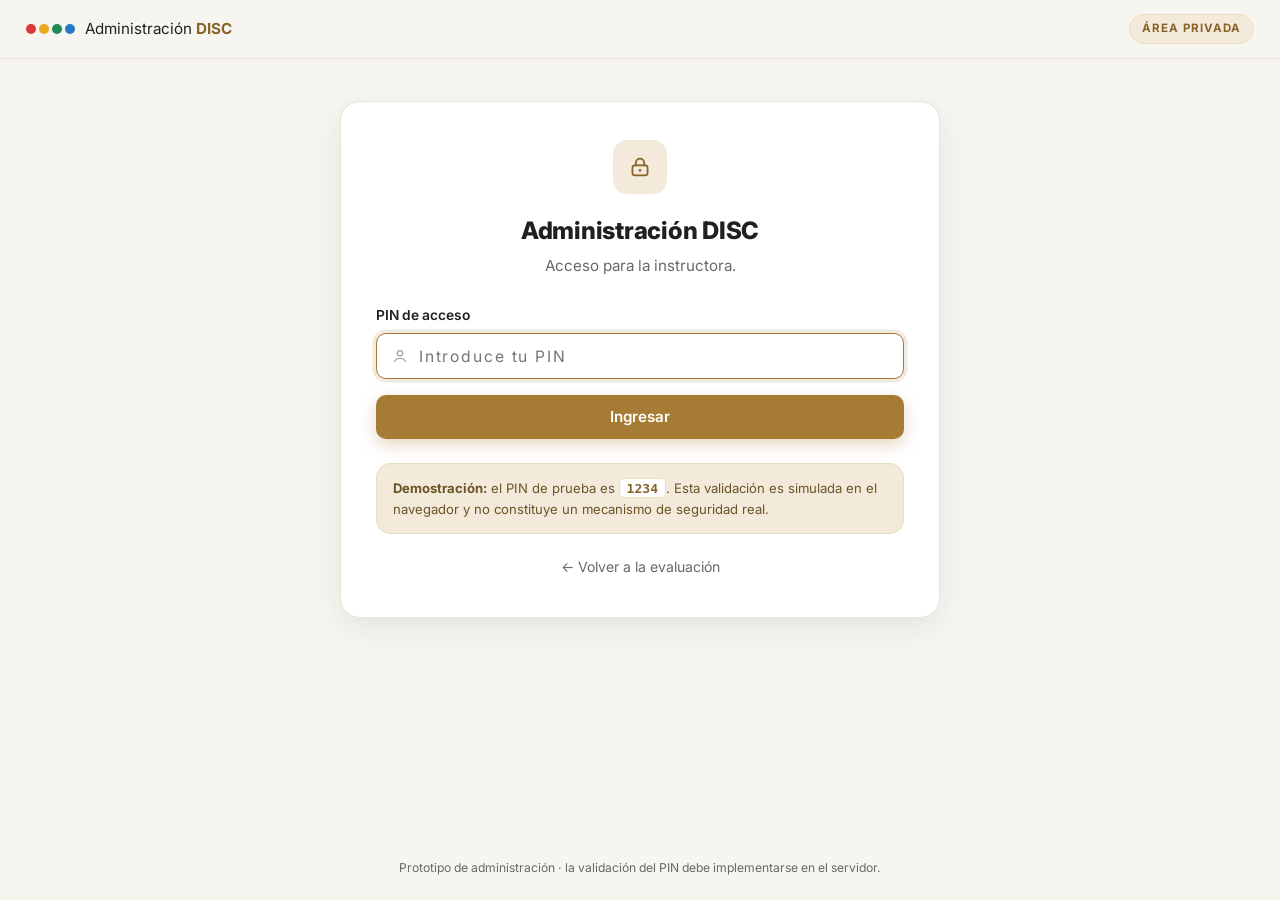
==== admin.html @ b6b6e4ba "Prototipo de evaluación DISC: cuestionario por grupos, resultados con gráfico de araña e informe PDF" ====
<!DOCTYPE html>
<html lang="es">
<head>
  <meta charset="UTF-8">
  <meta name="viewport" content="width=device-width, initial-scale=1.0">
  <meta name="robots" content="noindex, nofollow">
  <title>Administración · Evaluación DISC</title>
  <link href="https://fonts.googleapis.com/css2?family=Inter:wght@400;500;600;700;800&display=swap" rel="stylesheet">
  <link rel="stylesheet" href="admin.css">
</head>
<body>

  <header class="admin-header">
    <a href="index.html" class="admin-brand" aria-label="Ir a la página de participantes">
      <span class="admin-brand__mark" aria-hidden="true">
        <i class="dot dot--d"></i><i class="dot dot--i"></i><i class="dot dot--s"></i><i class="dot dot--c"></i>
      </span>
      <span>Administración <strong>DISC</strong></span>
    </a>
    <span class="admin-header__tag">Área privada</span>
  </header>

  <main class="admin-main">

    <!-- ==========================================================
         ACCESO ADMINISTRATIVO
    =========================================================== -->
    <section class="admin-view" id="viewLogin">
      <div class="admin-card">
        <div class="admin-card__icon" aria-hidden="true">
          <svg viewBox="0 0 24 24" fill="none" stroke="currentColor" stroke-width="1.6">
            <rect x="5" y="10.4" width="14" height="9.4" rx="2.2"/>
            <path d="M8.2 10.4V8a3.8 3.8 0 0 1 7.6 0v2.4" stroke-linecap="round"/>
            <circle cx="12" cy="15.1" r="1.2" fill="currentColor" stroke="none"/>
          </svg>
        </div>
        <h1 class="admin-card__title">Administración DISC</h1>
        <p class="admin-card__subtitle">Acceso para la instructora.</p>

        <form id="loginForm" novalidate>
          <label class="field__label" for="pin">PIN de acceso</label>
          <div class="input-wrap">
            <svg class="input-icon" viewBox="0 0 24 24" fill="none" stroke="currentColor" stroke-width="1.6" aria-hidden="true">
              <path d="M15.6 8.4a3.6 3.6 0 1 1-7.2 0 3.6 3.6 0 0 1 7.2 0z"/>
              <path d="M4.8 19.4c1.1-2.9 3.7-4.4 7.2-4.4s6.1 1.5 7.2 4.4" stroke-linecap="round"/>
            </svg>
            <input class="input" type="password" id="pin" inputmode="numeric"
                   placeholder="Introduce tu PIN" autocomplete="off"
                   aria-describedby="pinError" required>
          </div>
          <p class="field__error" id="pinError" role="alert" hidden></p>

          <button type="submit" class="btn btn--primary btn--block" id="btnLogin">
            Ingresar
          </button>
        </form>

        <p class="demo-hint">
          <strong>Demostración:</strong> el PIN de prueba es <code>1234</code>.
          Esta validación es simulada en el navegador y no constituye un
          mecanismo de seguridad real.
        </p>

        <a class="back-link" href="index.html">← Volver a la evaluación</a>
      </div>
    </section>

    <!-- ==========================================================
         PANEL ADMINISTRATIVO
    =========================================================== -->
    <section class="admin-view" id="viewPanel" hidden>
      <div class="panel-head">
        <div>
          <h1 class="panel-head__title">Control de la evaluación</h1>
          <p class="panel-head__subtitle">Administra la disponibilidad del formulario.</p>
        </div>
        <div class="panel-head__actions">
          <span class="status-pill" id="statusPill">
            <span class="status-pill__dot" aria-hidden="true"></span>
            <span id="statusPillText">Comprobando…</span>
          </span>
          <button type="button" class="btn btn--ghost" id="btnLogout">Cerrar sesión</button>
        </div>
      </div>

      <div class="admin-card admin-card--wide">
        <div class="switch-row">
          <div class="switch-row__info">
            <h2 class="switch-row__title">Estado actual</h2>
            <p class="switch-row__state" id="stateLabel">—</p>
            <p class="switch-row__hint" id="stateHint">
              Cuando la evaluación está activa, los participantes pueden iniciar
              y completar el formulario desde la página pública.
            </p>
          </div>

          <label class="switch" for="activeToggle">
            <input type="checkbox" id="activeToggle" role="switch"
                   aria-describedby="stateHint">
            <span class="switch__track" aria-hidden="true"><span class="switch__thumb"></span></span>
            <span class="switch__text" id="switchText">Activar</span>
          </label>
        </div>

        <div class="divider" role="presentation"></div>

        <div class="effect-box">
          <h3 class="effect-box__title">Efecto del cambio</h3>
          <p class="effect-box__text" id="effectText">
            Al desactivar, la página pública mostrará el aviso de evaluación no
            disponible y bloqueará el botón de inicio. El estado se comparte con
            la página de participantes en este mismo navegador (localStorage,
            solo para prototipado).
          </p>
        </div>

        <p class="panel-note">
          <strong>Nota de producción:</strong> en la versión final, el estado se
          consultará y modificará mediante Google Apps Script, y el servidor
          rechazará los envíos cuando la evaluación esté cerrada.
        </p>

        <div class="toast" id="adminToast" role="status" aria-live="polite" hidden></div>
      </div>

      <a class="back-link back-link--center" href="index.html">← Ver la página de participantes</a>
    </section>

  </main>

  <footer class="admin-footer">
    <p>Prototipo de administración · la validación del PIN debe implementarse en el servidor.</p>
  </footer>

  <script src="admin.js"></script>
</body>
</html>
---- admin.css ----
/* ==========================================================================
   Evaluación DISC — Estilos de administración
   ========================================================================== */

:root {
  --bg: #F7F5F0;
  --surface: #FFFFFF;
  --text: #202020;
  --text-soft: #686868;
  --gold: #A67C35;
  --gold-dark: #896328;
  --gold-soft: #F3EADB;
  --red: #DC3838;
  --yellow: #EBAA19;
  --green: #21885A;
  --blue: #2879C7;
  --border: #E8E4DD;
  --danger: #C0392B;

  --radius: 14px;
  --radius-lg: 20px;
  --shadow-md: 0 10px 30px rgba(32, 32, 32, 0.08);
  --font: "Inter", -apple-system, BlinkMacSystemFont, "Segoe UI", Roboto,
    Helvetica, Arial, sans-serif;
  --ease: cubic-bezier(0.22, 0.61, 0.36, 1);
}

*,
*::before,
*::after {
  box-sizing: border-box;
}

body {
  margin: 0;
  min-height: 100vh;
  display: flex;
  flex-direction: column;
  font-family: var(--font);
  background: var(--bg);
  color: var(--text);
  line-height: 1.55;
  -webkit-font-smoothing: antialiased;
}

[hidden] {
  display: none !important;
}

:focus-visible {
  outline: 2.5px solid var(--gold);
  outline-offset: 2px;
  border-radius: 6px;
}

/* --------------------------------------------------------------------------
   Cabecera y pie
-------------------------------------------------------------------------- */
.admin-header {
  display: flex;
  align-items: center;
  justify-content: space-between;
  gap: 1rem;
  padding: 0.9rem 1.6rem;
  background: rgba(247, 245, 240, 0.94);
  border-bottom: 1px solid var(--border);
  position: sticky;
  top: 0;
  z-index: 10;
  backdrop-filter: blur(8px);
}

.admin-brand {
  display: inline-flex;
  align-items: center;
  gap: 0.65rem;
  text-decoration: none;
  color: var(--text);
  font-size: 0.95rem;
}

.admin-brand strong {
  color: var(--gold-dark);
}

.admin-brand__mark {
  display: inline-flex;
  gap: 3px;
}

.dot {
  width: 10px;
  height: 10px;
  border-radius: 50%;
  display: inline-block;
}

.dot--d { background: var(--red); }
.dot--i { background: var(--yellow); }
.dot--s { background: var(--green); }
.dot--c { background: var(--blue); }

.admin-header__tag {
  font-size: 0.72rem;
  font-weight: 700;
  letter-spacing: 0.08em;
  text-transform: uppercase;
  color: var(--gold-dark);
  background: var(--gold-soft);
  border: 1px solid #EBDDBF;
  padding: 0.3rem 0.75rem;
  border-radius: 999px;
}

.admin-main {
  flex: 1;
  width: 100%;
  max-width: 640px;
  margin: 0 auto;
  padding: 2.6rem 1.25rem 3rem;
}

.admin-footer {
  padding: 1.4rem;
  text-align: center;
  font-size: 0.76rem;
  color: var(--text-soft);
}

.admin-footer p {
  margin: 0;
}

/* --------------------------------------------------------------------------
   Tarjeta
-------------------------------------------------------------------------- */
.admin-card {
  background: var(--surface);
  border: 1px solid var(--border);
  border-radius: var(--radius-lg);
  box-shadow: var(--shadow-md);
  padding: 2.4rem 2.2rem;
  text-align: center;
}

.admin-card--wide {
  text-align: left;
  padding: 2rem;
}

.admin-card__icon {
  width: 54px;
  height: 54px;
  margin: 0 auto 1.1rem;
  border-radius: 14px;
  background: var(--gold-soft);
  color: var(--gold-dark);
  display: flex;
  align-items: center;
  justify-content: center;
}

.admin-card__icon svg {
  width: 26px;
  height: 26px;
}

.admin-card__title {
  margin: 0 0 0.3rem;
  font-size: 1.5rem;
  font-weight: 800;
  letter-spacing: -0.01em;
}

.admin-card__subtitle {
  margin: 0 0 1.7rem;
  color: var(--text-soft);
  font-size: 0.95rem;
}

/* --------------------------------------------------------------------------
   Formulario
-------------------------------------------------------------------------- */
.field__label {
  display: block;
  text-align: left;
  font-size: 0.86rem;
  font-weight: 600;
  margin-bottom: 0.45rem;
}

.input-wrap {
  position: relative;
  margin-bottom: 0.6rem;
}

.input-icon {
  position: absolute;
  left: 0.9rem;
  top: 50%;
  transform: translateY(-50%);
  width: 18px;
  height: 18px;
  color: #A39E94;
  pointer-events: none;
}

.input {
  width: 100%;
  border: 1.5px solid var(--border);
  border-radius: 10px;
  background: #FDFCFA;
  padding: 0.78rem 0.95rem 0.78rem 2.6rem;
  font-size: 0.98rem;
  font-family: inherit;
  color: var(--text);
  letter-spacing: 0.12em;
  transition: border-color 0.2s var(--ease), box-shadow 0.2s var(--ease);
}

.input:focus {
  outline: none;
  border-color: var(--gold);
  background: #fff;
  box-shadow: 0 0 0 3.5px rgba(166, 124, 53, 0.16);
}

.input.is-invalid {
  border-color: var(--danger);
  background: #FDF7F6;
}

.field__error {
  margin: 0 0 0.7rem;
  text-align: left;
  font-size: 0.83rem;
  font-weight: 500;
  color: var(--danger);
}

/* --------------------------------------------------------------------------
   Botones
-------------------------------------------------------------------------- */
.btn {
  display: inline-flex;
  align-items: center;
  justify-content: center;
  gap: 0.5rem;
  border: none;
  border-radius: 10px;
  padding: 0.78rem 1.5rem;
  font-size: 0.95rem;
  font-weight: 600;
  cursor: pointer;
  font-family: inherit;
  transition: background 0.2s var(--ease), color 0.2s var(--ease),
    box-shadow 0.2s var(--ease), transform 0.15s var(--ease);
}

.btn:active {
  transform: translateY(1px);
}

.btn--primary {
  background: var(--gold);
  color: #fff;
  box-shadow: 0 6px 16px rgba(166, 124, 53, 0.3);
}

.btn--primary:hover:not(:disabled) {
  background: var(--gold-dark);
}

.btn--primary:disabled {
  opacity: 0.55;
  cursor: not-allowed;
}

.btn--block {
  width: 100%;
  margin-top: 0.4rem;
}

.btn--ghost {
  background: transparent;
  color: var(--text-soft);
}

.btn--ghost:hover {
  color: var(--text);
}

.demo-hint {
  margin: 1.5rem 0 0;
  padding: 0.85rem 1rem;
  background: var(--gold-soft);
  border: 1px solid #EBDDBF;
  border-radius: var(--radius);
  font-size: 0.82rem;
  color: #6B5426;
  text-align: left;
}

.demo-hint code {
  background: #fff;
  border: 1px solid #EBDDBF;
  border-radius: 5px;
  padding: 0.1rem 0.4rem;
  font-weight: 700;
  color: var(--gold-dark);
}

.back-link {
  display: inline-block;
  margin-top: 1.4rem;
  font-size: 0.88rem;
  color: var(--text-soft);
  text-decoration: none;
}

.back-link:hover {
  color: var(--gold-dark);
  text-decoration: underline;
  text-underline-offset: 3px;
}

.back-link--center {
  display: block;
  text-align: center;
}

/* --------------------------------------------------------------------------
   Panel
-------------------------------------------------------------------------- */
.panel-head {
  display: flex;
  justify-content: space-between;
  align-items: flex-start;
  gap: 1rem;
  margin-bottom: 1.4rem;
  flex-wrap: wrap;
}

.panel-head__title {
  margin: 0 0 0.2rem;
  font-size: 1.45rem;
  font-weight: 800;
  letter-spacing: -0.01em;
}

.panel-head__subtitle {
  margin: 0;
  color: var(--text-soft);
  font-size: 0.93rem;
}

.panel-head__actions {
  display: flex;
  align-items: center;
  gap: 0.8rem;
  flex-wrap: wrap;
}

.status-pill {
  display: inline-flex;
  align-items: center;
  gap: 0.45rem;
  font-size: 0.8rem;
  font-weight: 700;
  padding: 0.38rem 0.85rem;
  border-radius: 999px;
  border: 1px solid var(--border);
  background: var(--surface);
  color: var(--text-soft);
  transition: color 0.25s var(--ease), border-color 0.25s var(--ease),
    background 0.25s var(--ease);
}

.status-pill__dot {
  width: 9px;
  height: 9px;
  border-radius: 50%;
  background: #B5B0A6;
  transition: background 0.25s var(--ease);
}

.status-pill.is-active {
  color: var(--green);
  border-color: #CBE7D6;
  background: #F1F9F4;
}

.status-pill.is-active .status-pill__dot {
  background: var(--green);
  box-shadow: 0 0 0 3px rgba(33, 136, 90, 0.18);
}

.status-pill.is-inactive {
  color: var(--danger);
  border-color: #F3D7D4;
  background: #FDF4F3;
}

.status-pill.is-inactive .status-pill__dot {
  background: var(--danger);
  box-shadow: 0 0 0 3px rgba(192, 57, 43, 0.15);
}

/* Fila del interruptor */
.switch-row {
  display: flex;
  justify-content: space-between;
  align-items: center;
  gap: 1.5rem;
  flex-wrap: wrap;
}

.switch-row__title {
  margin: 0 0 0.25rem;
  font-size: 0.95rem;
  font-weight: 700;
}

.switch-row__state {
  margin: 0 0 0.4rem;
  font-size: 1.25rem;
  font-weight: 800;
  transition: color 0.25s var(--ease);
}

.switch-row__state.is-active { color: var(--green); }
.switch-row__state.is-inactive { color: var(--danger); }

.switch-row__hint {
  margin: 0;
  font-size: 0.85rem;
  color: var(--text-soft);
  max-width: 36ch;
}

/* Interruptor */
.switch {
  display: inline-flex;
  align-items: center;
  gap: 0.7rem;
  cursor: pointer;
  user-select: none;
}

.switch input {
  position: absolute;
  opacity: 0;
  width: 1px;
  height: 1px;
}

.switch__track {
  width: 58px;
  height: 32px;
  border-radius: 999px;
  background: #D9D3C8;
  position: relative;
  transition: background 0.25s var(--ease);
  flex-shrink: 0;
}

.switch__thumb {
  position: absolute;
  top: 3px;
  left: 3px;
  width: 26px;
  height: 26px;
  border-radius: 50%;
  background: #fff;
  box-shadow: 0 2px 6px rgba(32, 32, 32, 0.25);
  transition: transform 0.25s var(--ease);
}

.switch input:checked + .switch__track {
  background: var(--green);
}

.switch input:checked + .switch__track .switch__thumb {
  transform: translateX(26px);
}

.switch input:focus-visible + .switch__track {
  outline: 2.5px solid var(--gold);
  outline-offset: 3px;
}

.switch__text {
  font-size: 0.88rem;
  font-weight: 700;
  color: var(--text-soft);
  min-width: 4.5rem;
}

.divider {
  height: 1px;
  background: var(--border);
  margin: 1.6rem 0;
}

.effect-box {
  background: #FBFAF7;
  border: 1px solid var(--border);
  border-radius: var(--radius);
  padding: 1.1rem 1.2rem;
}

.effect-box__title {
  margin: 0 0 0.35rem;
  font-size: 0.88rem;
  font-weight: 700;
}

.effect-box__text {
  margin: 0;
  font-size: 0.86rem;
  color: var(--text-soft);
}

.panel-note {
  margin: 1.2rem 0 0;
  font-size: 0.8rem;
  color: var(--text-soft);
}

/* Toast */
.toast {
  position: fixed;
  bottom: 1.6rem;
  left: 50%;
  transform: translateX(-50%);
  z-index: 50;
  background: var(--text);
  color: #fff;
  padding: 0.85rem 1.3rem;
  border-radius: 10px;
  font-size: 0.9rem;
  font-weight: 500;
  box-shadow: 0 18px 50px rgba(32, 32, 32, 0.25);
  max-width: min(92vw, 460px);
  text-align: center;
  animation: toastIn 0.3s var(--ease);
}

@keyframes toastIn {
  from { opacity: 0; transform: translate(-50%, 10px); }
  to { opacity: 1; transform: translate(-50%, 0); }
}

/* Confirmación visual al cambiar */
.admin-card--flash {
  animation: cardFlash 0.6s var(--ease);
}

@keyframes cardFlash {
  0% { box-shadow: 0 0 0 0 rgba(166, 124, 53, 0.45); }
  100% { box-shadow: 0 0 0 14px rgba(166, 124, 53, 0); }
}

/* --------------------------------------------------------------------------
   Responsive
-------------------------------------------------------------------------- */
@media (max-width: 560px) {
  .admin-main {
    padding: 1.6rem 1rem 2.4rem;
  }

  .admin-card {
    padding: 1.8rem 1.25rem;
  }

  .admin-card--wide {
    padding: 1.4rem 1.15rem;
  }

  .switch-row {
    flex-direction: column;
    align-items: flex-start;
  }

  .panel-head__actions {
    width: 100%;
    justify-content: space-between;
  }
}
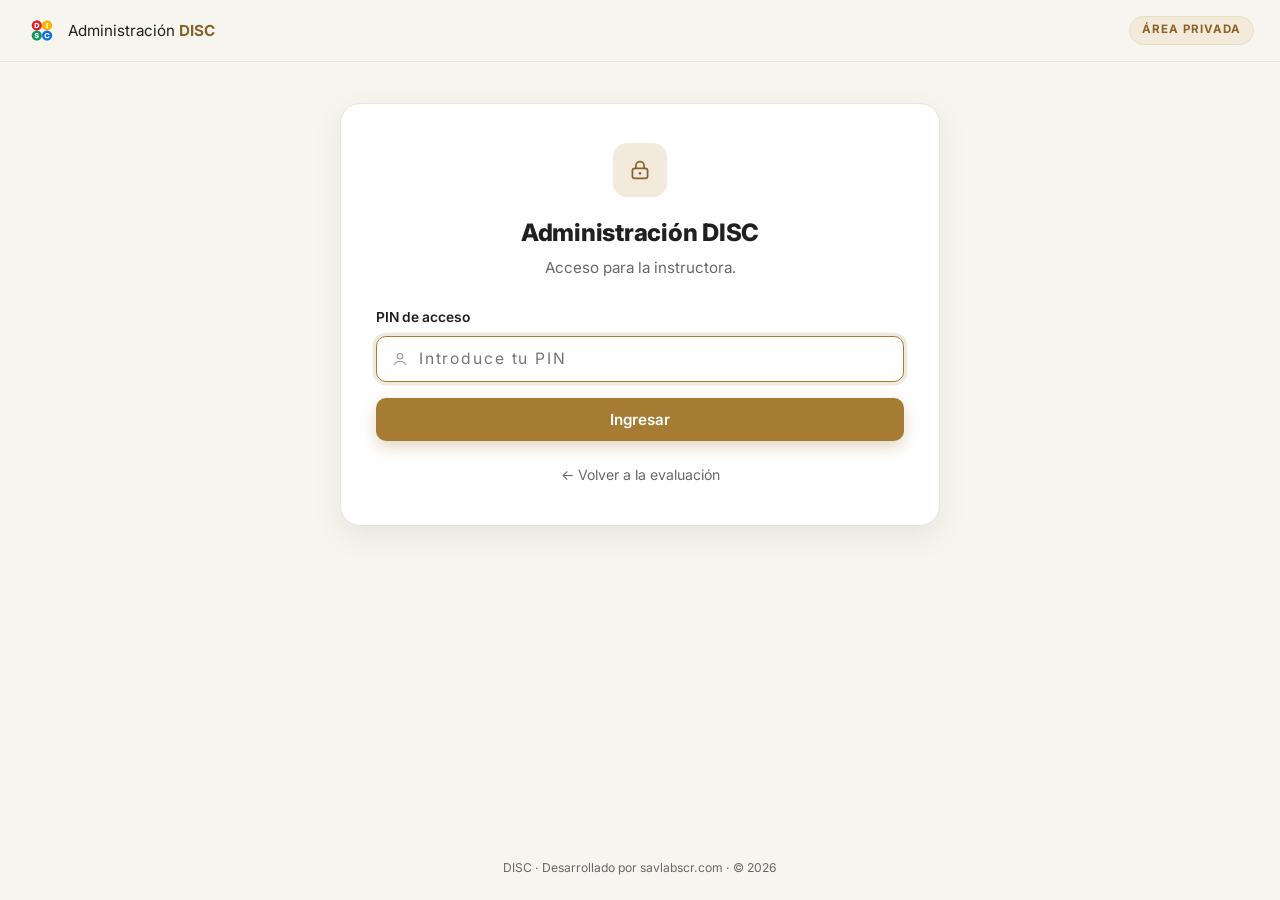
==== commit 005d3d7b: "Administración: logo DISC y textos de demostración retirados Co-Authored-By: Claude Haiku 5.5 <norep" ====
--- a/admin.html
+++ b/admin.html
@@ -12,9 +12,7 @@
 
   <header class="admin-header">
     <a href="index.html" class="admin-brand" aria-label="Ir a la página de participantes">
-      <span class="admin-brand__mark" aria-hidden="true">
-        <i class="dot dot--d"></i><i class="dot dot--i"></i><i class="dot dot--s"></i><i class="dot dot--c"></i>
-      </span>
+      <img class="admin-brand__logo" src="assets/logo-disc.png" alt="" width="32" height="32">
       <span>Administración <strong>DISC</strong></span>
     </a>
     <span class="admin-header__tag">Área privada</span>
@@ -54,12 +52,6 @@
             Ingresar
           </button>
         </form>
-
-        <p class="demo-hint">
-          <strong>Demostración:</strong> el PIN de prueba es <code>1234</code>.
-          Esta validación es simulada en el navegador y no constituye un
-          mecanismo de seguridad real.
-        </p>
 
         <a class="back-link" href="index.html">← Volver a la evaluación</a>
       </div>
@@ -109,16 +101,9 @@
           <p class="effect-box__text" id="effectText">
             Al desactivar, la página pública mostrará el aviso de evaluación no
             disponible y bloqueará el botón de inicio. El estado se comparte con
-            la página de participantes en este mismo navegador (localStorage,
-            solo para prototipado).
+            la página de participantes.
           </p>
         </div>
-
-        <p class="panel-note">
-          <strong>Nota de producción:</strong> en la versión final, el estado se
-          consultará y modificará mediante Google Apps Script, y el servidor
-          rechazará los envíos cuando la evaluación esté cerrada.
-        </p>
 
         <div class="toast" id="adminToast" role="status" aria-live="polite" hidden></div>
       </div>
@@ -129,7 +114,7 @@
   </main>
 
   <footer class="admin-footer">
-    <p>Prototipo de administración · la validación del PIN debe implementarse en el servidor.</p>
+    <p>DISC · Desarrollado por savlabscr.com · © 2026</p>
   </footer>
 
   <script src="admin.js"></script>
--- a/admin.css
+++ b/admin.css
@@ -83,9 +83,11 @@
   color: var(--gold-dark);
 }
 
-.admin-brand__mark {
-  display: inline-flex;
-  gap: 3px;
+.admin-brand__logo {
+  width: 32px;
+  height: 32px;
+  flex-shrink: 0;
+  object-fit: contain;
 }
 
 .dot {
@@ -290,26 +292,6 @@
   color: var(--text);
 }
 
-.demo-hint {
-  margin: 1.5rem 0 0;
-  padding: 0.85rem 1rem;
-  background: var(--gold-soft);
-  border: 1px solid #EBDDBF;
-  border-radius: var(--radius);
-  font-size: 0.82rem;
-  color: #6B5426;
-  text-align: left;
-}
-
-.demo-hint code {
-  background: #fff;
-  border: 1px solid #EBDDBF;
-  border-radius: 5px;
-  padding: 0.1rem 0.4rem;
-  font-weight: 700;
-  color: var(--gold-dark);
-}
-
 .back-link {
   display: inline-block;
   margin-top: 1.4rem;
@@ -518,12 +500,6 @@
 .effect-box__text {
   margin: 0;
   font-size: 0.86rem;
-  color: var(--text-soft);
-}
-
-.panel-note {
-  margin: 1.2rem 0 0;
-  font-size: 0.8rem;
   color: var(--text-soft);
 }
 
